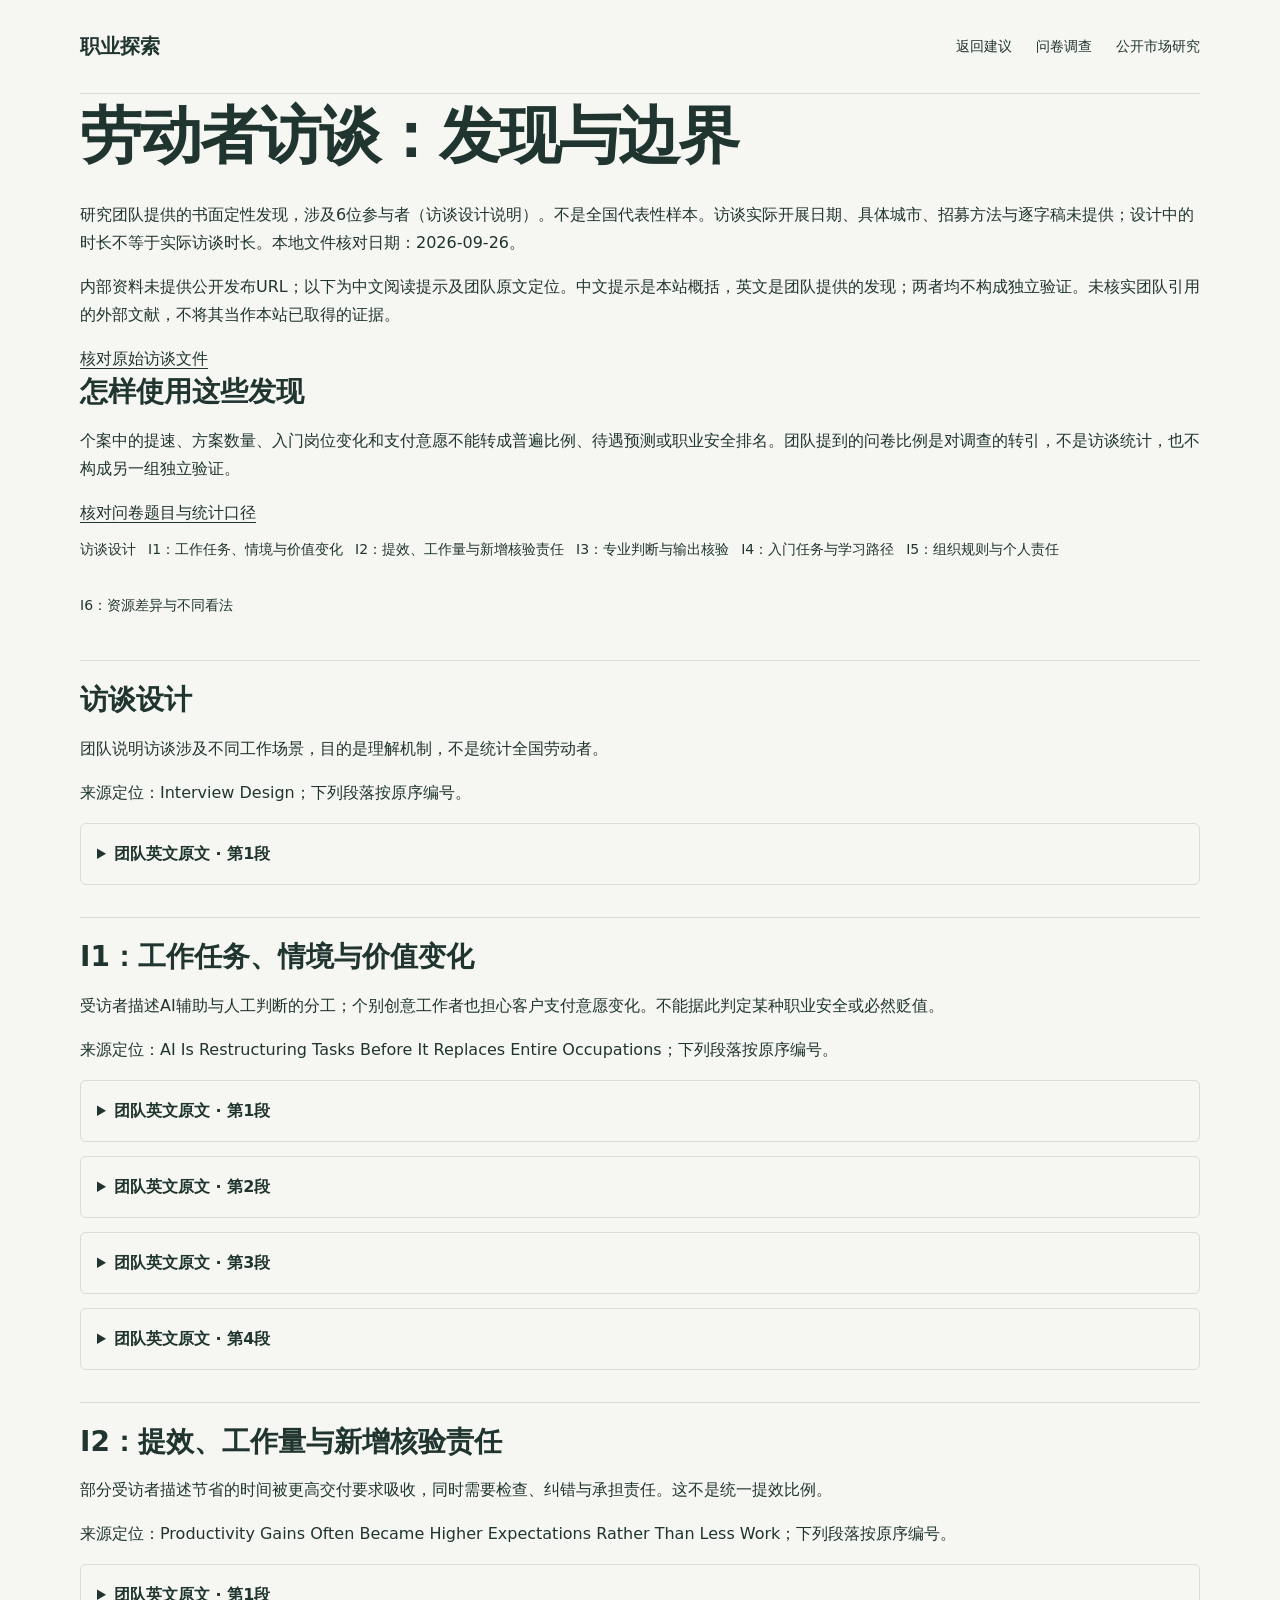
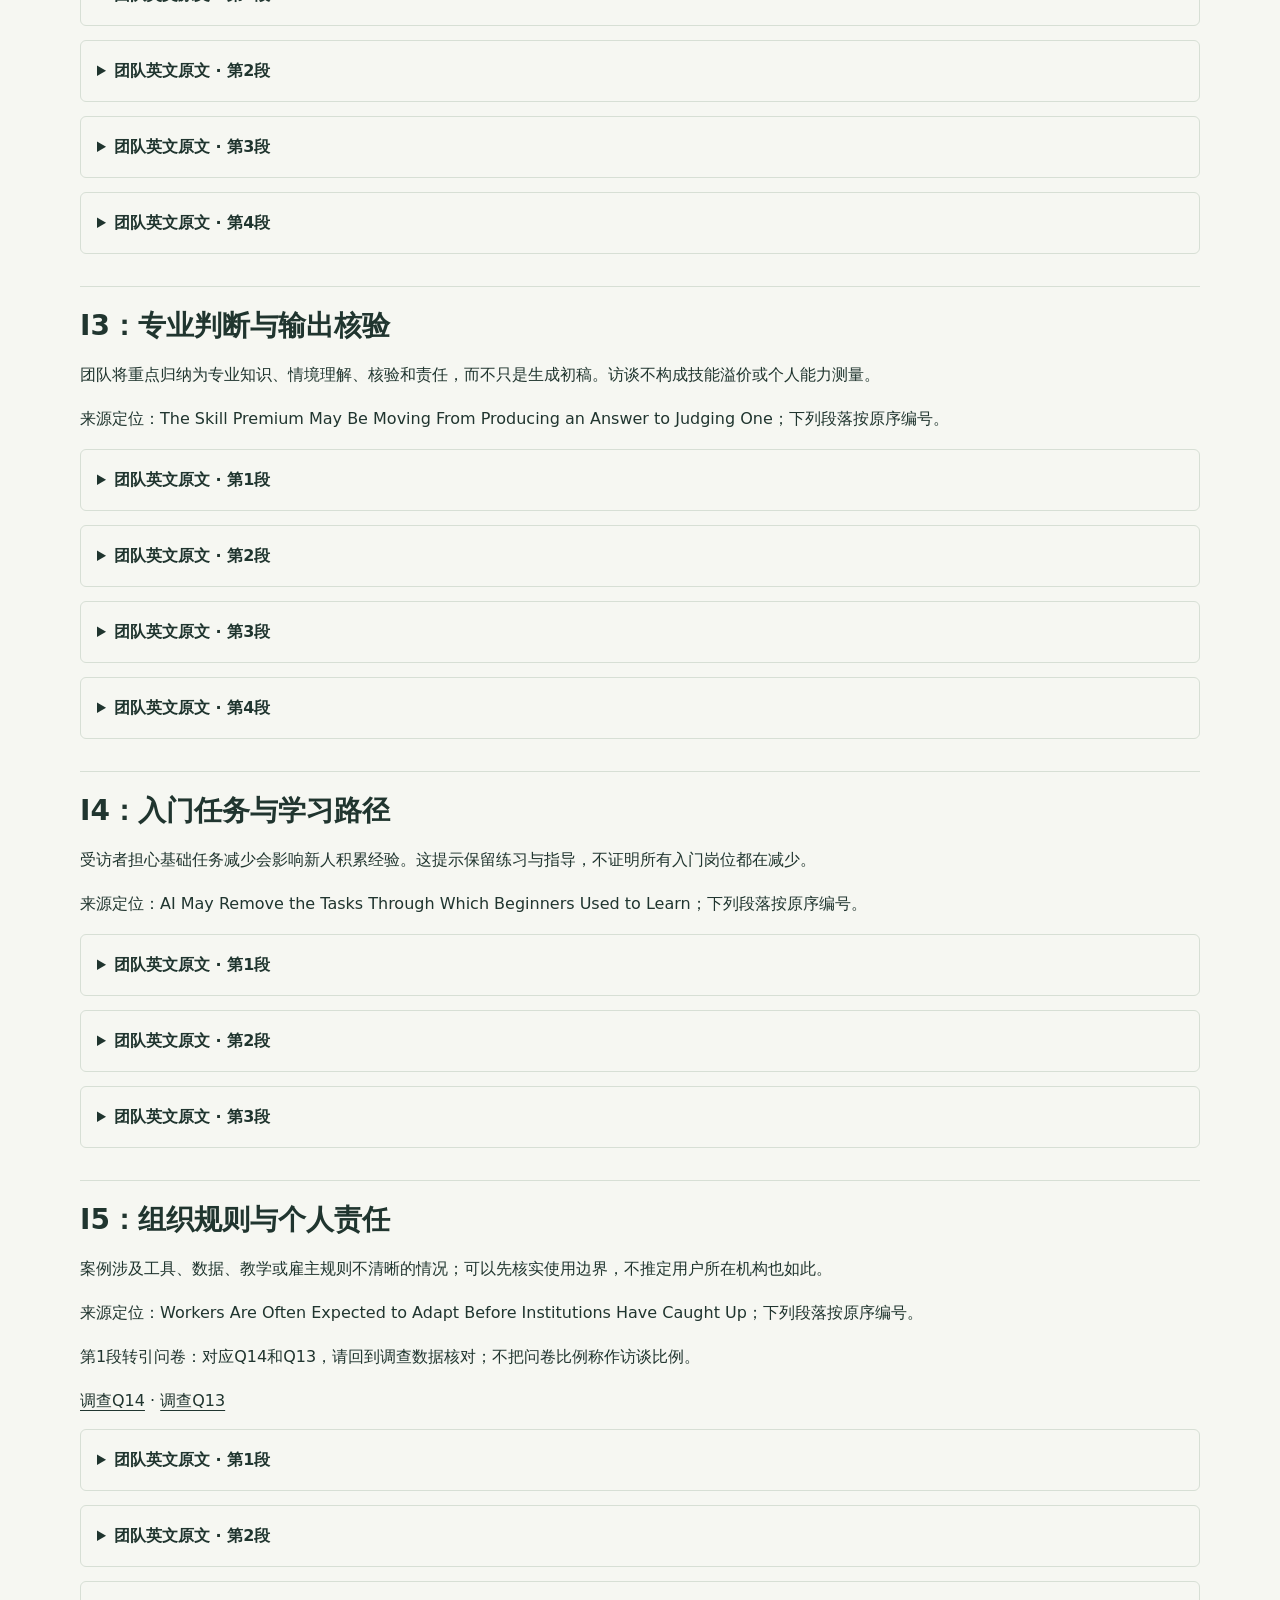
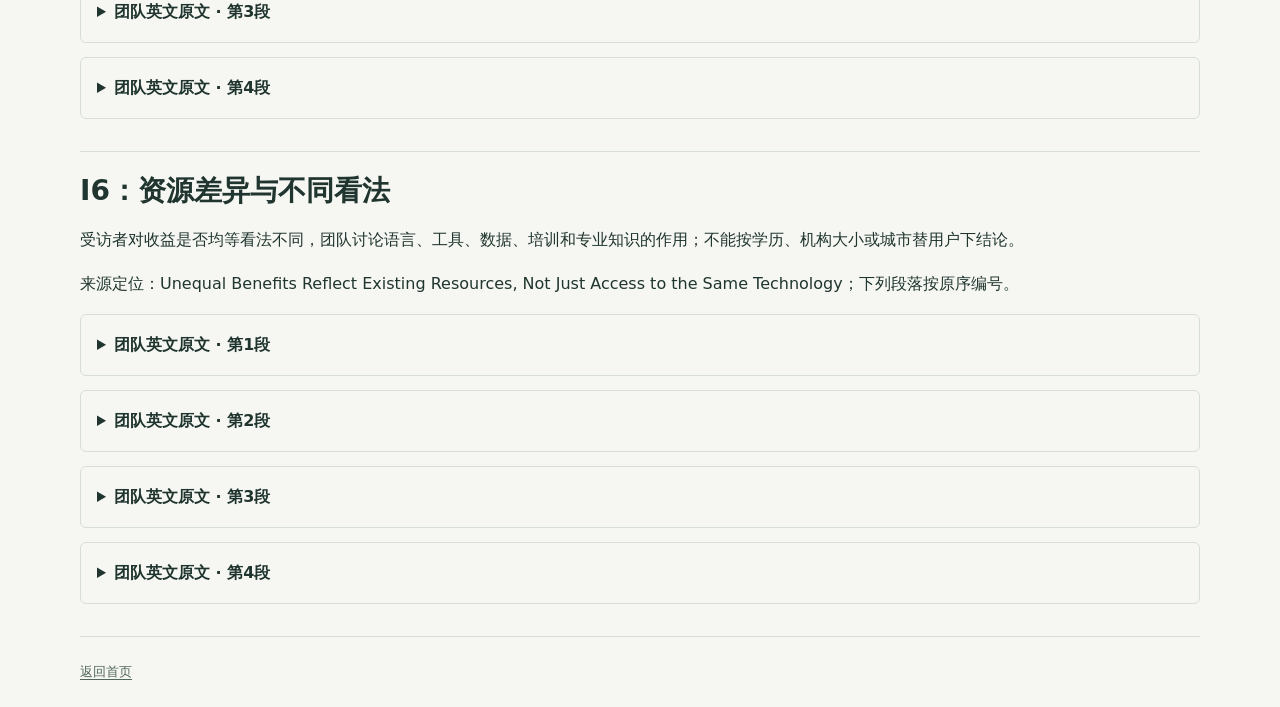
==== interviews.html @ bea13fc0 "Publish AI career exploration site (static, GitHub Pages) Static Simplified-Chinese career explorati" ====
<!DOCTYPE html>
<html lang="zh-CN"><head><meta charset="UTF-8"><meta name="viewport" content="width=device-width, initial-scale=1"><title>劳动者访谈：发现与边界｜职业探索</title><link rel="stylesheet" href="css/style.css"><link rel="stylesheet" href="css/interview.css">
  <script src="data/interview-findings.js" defer></script>
  <script src="js/interview-support.js" defer></script>
  <script src="js/interview-ui.js" defer></script>
</head><body><a class="skip-link" href="#main">跳到主要内容</a><header class="site-header wrap"><a class="brand" href="index.html">职业探索</a><nav aria-label="主要导航"><a href="index.html#advice">返回建议</a><a href="survey.html">问卷调查</a><a href="market.html">公开市场研究</a></nav></header><main class="wrap" id="main"><h1>劳动者访谈：发现与边界</h1><div id="interview-content">正在核对本地访谈资料……</div><noscript><p>启用JavaScript后可按发现核对，也可直接读取<a href="data/interview-findings.js">访谈原文件</a>。</p></noscript></main><footer class="wrap site-footer"><a href="index.html">返回首页</a></footer></body></html>
---- css/style.css ----
:root {
  color-scheme: light;
  --ink: #20352f;
  --muted: #52665e;
  --paper: #f6f7f2;
  --accent: #17634c;
  --line: #d7dfd5;
}
* { box-sizing: border-box; }
html { scroll-padding-top: 1.5rem; }
body { margin: 0; background: var(--paper); color: var(--ink); font-family: system-ui, -apple-system, "Segoe UI", "Microsoft YaHei", sans-serif; line-height: 1.75; }
a { color: inherit; text-underline-offset: .25em; }
a:focus-visible { outline: 3px solid #b35a1d; outline-offset: 5px; }
.wrap { width: min(1120px, calc(100% - 48px)); margin-inline: auto; }
.skip-link { position: absolute; left: 16px; top: -100px; padding: 12px; background: white; z-index: 2; }
.skip-link:focus { top: 12px; }
.site-header { display: flex; align-items: center; justify-content: space-between; gap: 20px; padding-block: 24px; border-bottom: 1px solid var(--line); }
.brand { display: inline-flex; align-items: center; gap: 10px; font-size: 20px; font-weight: 750; text-decoration: none; }
.brand-mark { display: inline-grid; place-items: center; width: 34px; height: 34px; background: var(--accent); color: white; border-radius: 10px; }
nav { display: flex; gap: 24px; }
nav a { padding-block: 10px; text-decoration: none; font-size: 14px; }
nav a:hover { text-decoration: underline; }
.hero { display: grid; grid-template-columns: 1.5fr 1fr; align-items: center; gap: 70px; padding-block: 76px 80px; }
.eyebrow { font-size: 13px; letter-spacing: .09em; font-weight: 700; color: var(--accent); margin: 0 0 16px; }
h1, h2, h3 { line-height: 1.35; margin-top: 0; }
h1 { font-size: clamp(38px, 5vw, 62px); letter-spacing: -.035em; margin-bottom: 24px; }
h2 { font-size: 28px; margin-bottom: 16px; }
h3 { font-size: 19px; margin-bottom: 12px; }
p { margin-top: 0; }
.intro { font-size: 17px; color: var(--muted); max-width: 570px; }
.primary-link { display: inline-flex; gap: 30px; align-items: center; min-height: 48px; padding: 12px 20px; margin-top: 12px; border-radius: 8px; background: var(--accent); color: white; text-decoration: none; font-weight: 600; }
.primary-link:hover { background: #104e3c; }
.status-card { background: #e9eee2; padding: 32px; border: 1px solid #d4deca; border-radius: 16px; }
.status-card > p:not(.eyebrow) { color: var(--muted); }
.status-note { display: flex; align-items: center; gap: 9px; margin-top: 24px; padding-top: 20px; border-top: 1px solid #cbd6c3; font-size: 14px; font-weight: 650; }
.status-dot { width: 8px; height: 8px; border-radius: 50%; background: #876c28; flex-shrink: 0; }
.small { font-size: 14px; margin: 10px 0 0; }
.section { padding-block: 48px 56px; border-top: 1px solid var(--line); }
.section-heading { display: flex; justify-content: space-between; align-items: end; gap: 20px; margin-bottom: 20px; }
.section-note { font-size: 14px; color: var(--muted); }
.module-grid { display: grid; grid-template-columns: repeat(3, 1fr); gap: 16px; list-style: none; padding: 0; margin: 0; }
.module-grid li { padding: 26px; border: 1px solid var(--line); border-radius: 12px; background: #fff; }
.step { display: block; font-size: 12px; font-weight: 650; color: var(--accent); margin-bottom: 22px; letter-spacing: .05em; }
.module-grid p, .principle-list p { color: var(--muted); font-size: 15px; margin-bottom: 0; }
.principles { display: grid; grid-template-columns: 1fr 1.6fr; gap: 64px; }
.principle-list { display: grid; gap: 26px; }
.site-footer { padding-block: 24px; border-top: 1px solid var(--line); display: flex; justify-content: space-between; gap: 16px; color: var(--muted); font-size: 13px; }
.site-footer p { margin: 0; }
@media (max-width: 900px) {
  .hero { gap: 32px; }
  .module-grid { grid-template-columns: repeat(2, 1fr); }
}
@media (max-width: 640px) {
  .wrap { width: calc(100% - 32px); }
  .site-header { flex-wrap: wrap; padding-block: 16px; gap: 8px 20px; }
  nav { gap: 20px; }
  .hero { grid-template-columns: 1fr; padding-block: 42px; gap: 28px; }
  .status-card { padding: 24px; }
  .section { padding-block: 32px; }
  .section-heading { display: block; }
  .module-grid { grid-template-columns: 1fr; }
  .principles { grid-template-columns: 1fr; gap: 16px; }
  .site-footer { flex-direction: column; gap: 4px; }
  h2 { font-size: 25px; }
}

/* 用户背景模块 */
.sr-only { position: absolute; width: 1px; height: 1px; padding: 0; margin: -1px; overflow: hidden; clip-path: inset(50%); white-space: nowrap; }
[hidden] { display: none !important; }
nav { flex-wrap: wrap; }
#profile { max-width: 960px; }
.profile-notice { padding: 16px 20px; background: #e9eee2; border-left: 3px solid var(--accent); border-radius: 4px; margin-block: 16px; }
.field-hint { font-size: 14px; color: var(--muted); margin: 6px 0 10px; }
.draft-status { font-size: 14px; font-weight: 650; overflow-wrap: anywhere; }
.draft-status[data-state="error"], .field-error, #profile-result[data-state="error"] { color: #9c3026; }
#profile-fields { border: 0; padding: 0; margin: 0; min-width: 0; }
.profile-group { border: 1px solid var(--line); background: #fff; border-radius: 12px; padding: 24px; margin: 24px 0; min-width: 0; }
.profile-group > legend { font-size: 20px; font-weight: 700; padding-inline: 8px; }
.profile-grid { display: grid; grid-template-columns: repeat(2, minmax(0, 1fr)); gap: 22px 24px; }
.profile-field { min-width: 0; }
.profile-field > label { display: block; font-weight: 650; }
.profile-field input, .profile-field select, .profile-field textarea { display: block; width: 100%; min-height: 46px; margin-top: 8px; padding: 10px 12px; border: 1px solid #7a8b81; border-radius: 6px; background: white; color: var(--ink); font: inherit; font-size: 16px; }
.profile-field textarea { resize: vertical; }
.field-wide { grid-column: 1 / -1; }
.choice-group { border: 0; padding: 0; margin: 0; min-width: 0; }
.choice-group legend { font-weight: 650; margin-bottom: 10px; }
.choices { display: grid; grid-template-columns: repeat(2, minmax(0, 1fr)); gap: 8px 16px; }
.choices label { display: flex; gap: 8px; align-items: start; padding: 10px; background: var(--paper); border-radius: 6px; cursor: pointer; }
.choices input { width: 18px; height: 18px; flex-shrink: 0; margin-top: 5px; accent-color: var(--accent); }
.field-error { font-size: 14px; margin: 5px 0 0; }
.field-error:empty { display: none; }
[aria-invalid="true"] { border-color: #9c3026 !important; }
.profile-actions { display: flex; flex-wrap: wrap; gap: 12px; }
#profile button { min-height: 46px; padding: 10px 18px; border-radius: 6px; font: inherit; font-weight: 650; cursor: pointer; }
.profile-submit { background: var(--accent); color: white; border: 1px solid var(--accent); }
.profile-secondary { background: white; color: var(--ink); border: 1px solid #7a8b81; }
#profile :is(input, select, textarea, button):focus-visible, #profile-result:focus { outline: 3px solid #b35a1d; outline-offset: 3px; }
#profile-result:not(:empty) { padding: 16px; background: #e9eee2; border-radius: 6px; margin-block: 20px; }
@media (max-width: 640px) {
  .profile-grid, .choices { grid-template-columns: 1fr; }
  .profile-group { padding: 16px; }
  .profile-actions { flex-direction: column; }
}
---- css/interview.css ----
.interview-task, .interview-source details { margin: 14px 0; padding: 16px; border: 1px solid var(--line); border-radius: 6px; overflow-wrap: anywhere; }
.interview-task summary, .interview-source summary { cursor: pointer; font-weight: 650; }
.interview-task summary:focus-visible, .interview-source summary:focus-visible { outline: 3px solid #b35a1d; outline-offset: 3px; }
.interview-task p, .interview-source details p { margin-top: 14px; }
.interview-source { margin: 32px 0; padding-top: 20px; border-top: 1px solid var(--line); }
#interview-content nav { flex-wrap: wrap; gap: 12px; } #interview-content p { overflow-wrap: anywhere; }
@media(max-width:640px) { .interview-task { padding: 12px; } }
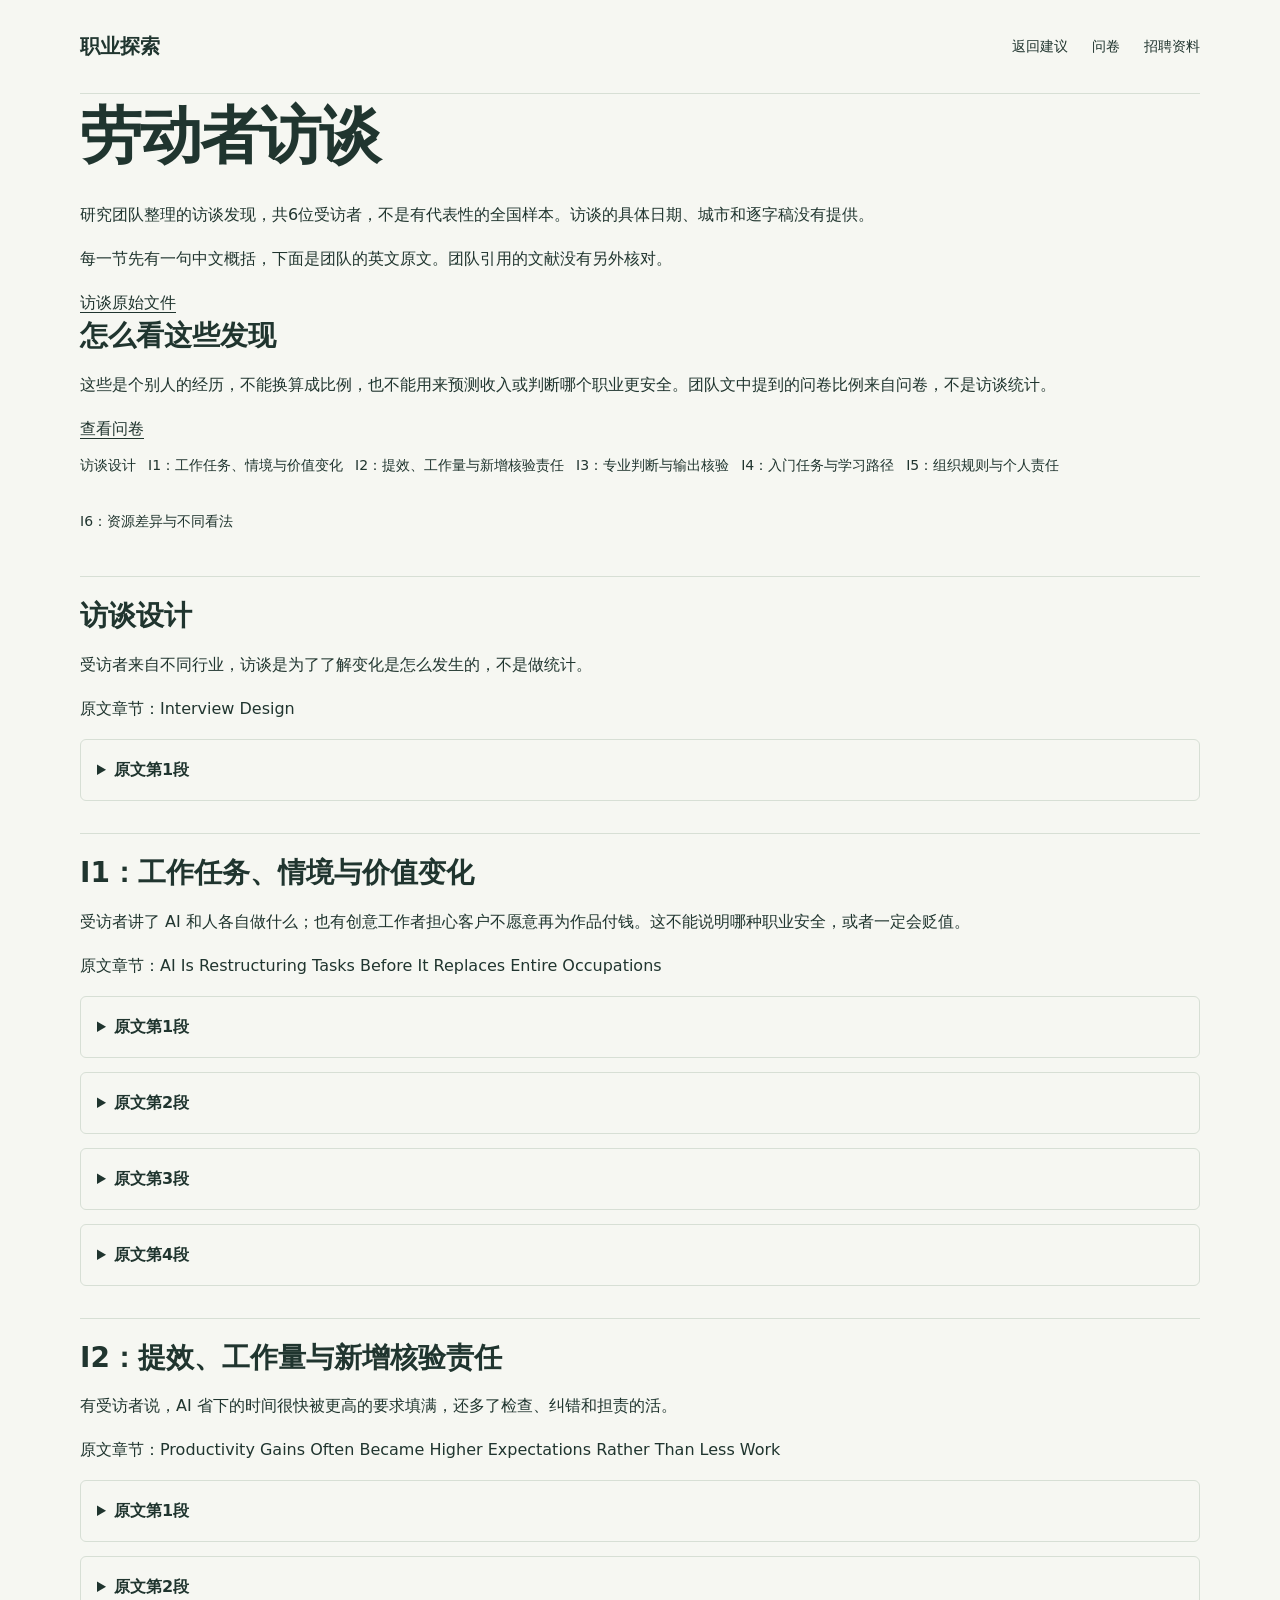
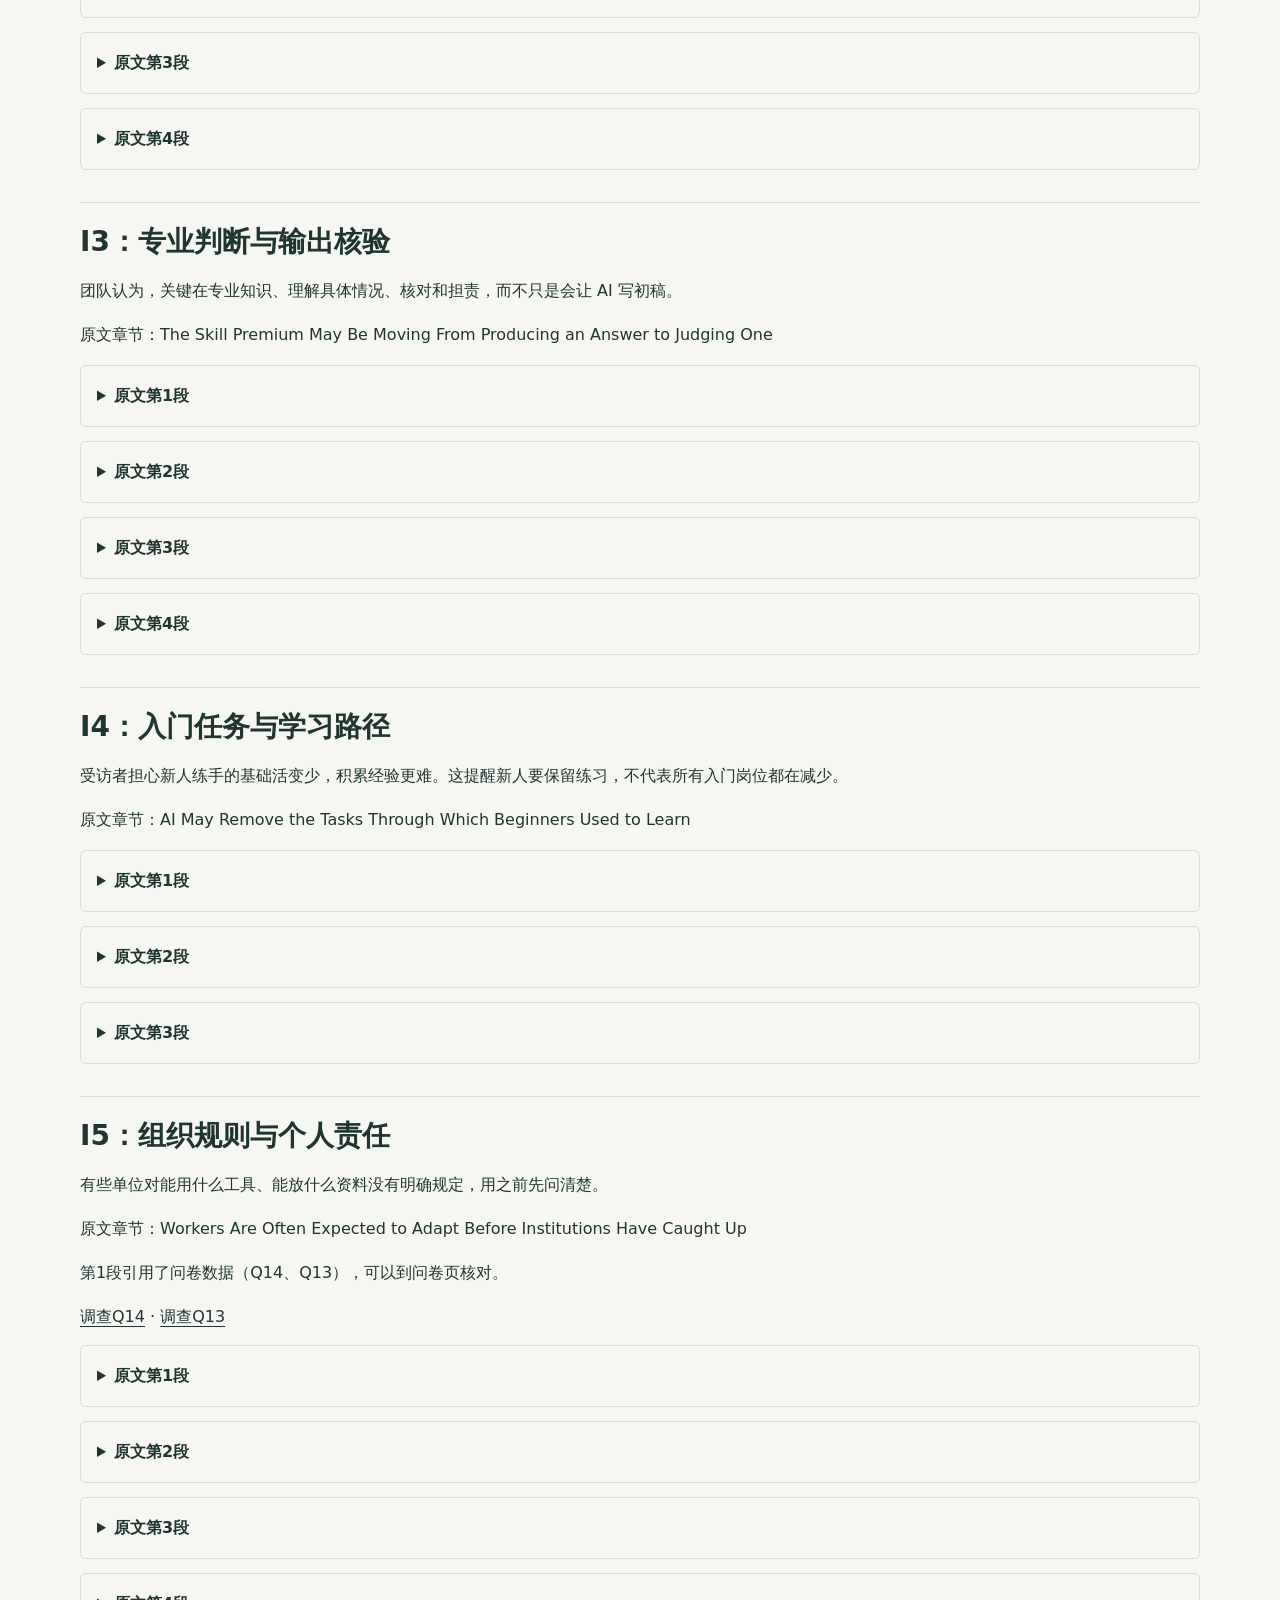
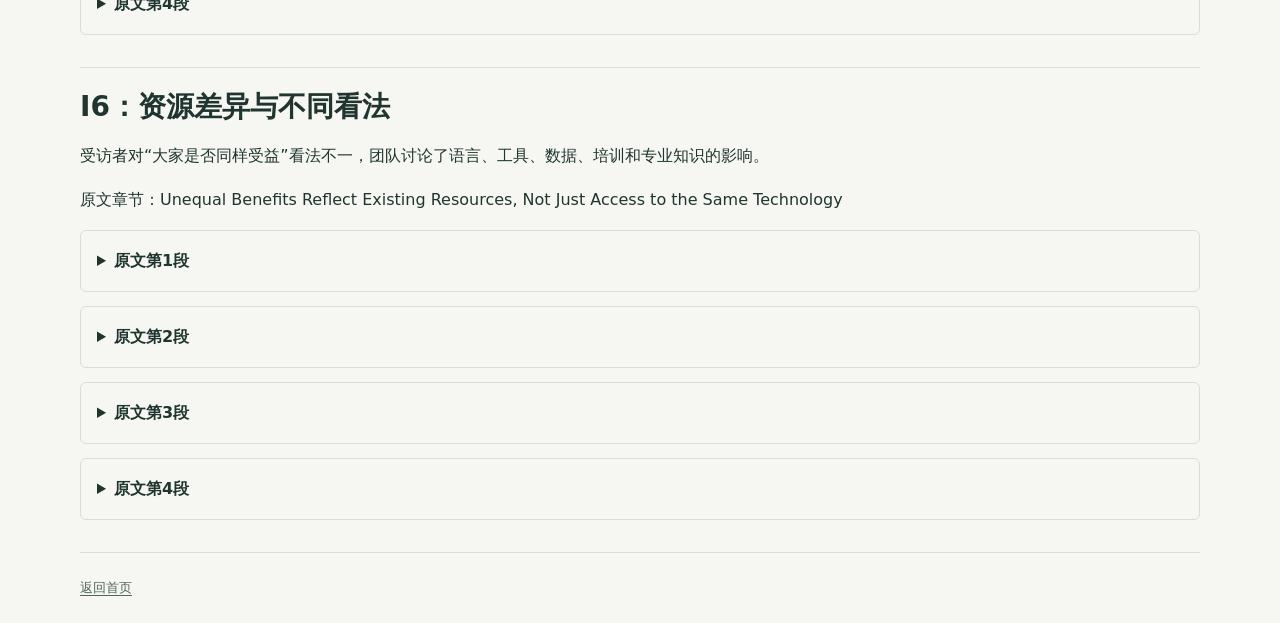
==== commit 7cfa91cb: "Results as direction tabs; plain-language copy across the site - Show the four suggested directions " ====
--- a/interviews.html
+++ b/interviews.html
@@ -1,6 +1,6 @@
 <!DOCTYPE html>
-<html lang="zh-CN"><head><meta charset="UTF-8"><meta name="viewport" content="width=device-width, initial-scale=1"><title>劳动者访谈：发现与边界｜职业探索</title><link rel="stylesheet" href="css/style.css"><link rel="stylesheet" href="css/interview.css">
+<html lang="zh-CN"><head><meta charset="UTF-8"><meta name="viewport" content="width=device-width, initial-scale=1"><title>劳动者访谈｜职业探索</title><link rel="stylesheet" href="css/style.css"><link rel="stylesheet" href="css/interview.css">
   <script src="data/interview-findings.js" defer></script>
   <script src="js/interview-support.js" defer></script>
   <script src="js/interview-ui.js" defer></script>
-</head><body><a class="skip-link" href="#main">跳到主要内容</a><header class="site-header wrap"><a class="brand" href="index.html">职业探索</a><nav aria-label="主要导航"><a href="index.html#advice">返回建议</a><a href="survey.html">问卷调查</a><a href="market.html">公开市场研究</a></nav></header><main class="wrap" id="main"><h1>劳动者访谈：发现与边界</h1><div id="interview-content">正在核对本地访谈资料……</div><noscript><p>启用JavaScript后可按发现核对，也可直接读取<a href="data/interview-findings.js">访谈原文件</a>。</p></noscript></main><footer class="wrap site-footer"><a href="index.html">返回首页</a></footer></body></html>
+</head><body><a class="skip-link" href="#main">跳到主要内容</a><header class="site-header wrap"><a class="brand" href="index.html">职业探索</a><nav aria-label="主要导航"><a href="index.html#advice">返回建议</a><a href="survey.html">问卷</a><a href="market.html">招聘资料</a></nav></header><main class="wrap" id="main"><h1>劳动者访谈</h1><div id="interview-content">正在核对本地访谈资料……</div><noscript><p>启用JavaScript后可按发现核对，也可直接读取<a href="data/interview-findings.js">访谈原文件</a>。</p></noscript></main><footer class="wrap site-footer"><a href="index.html">返回首页</a></footer></body></html>
